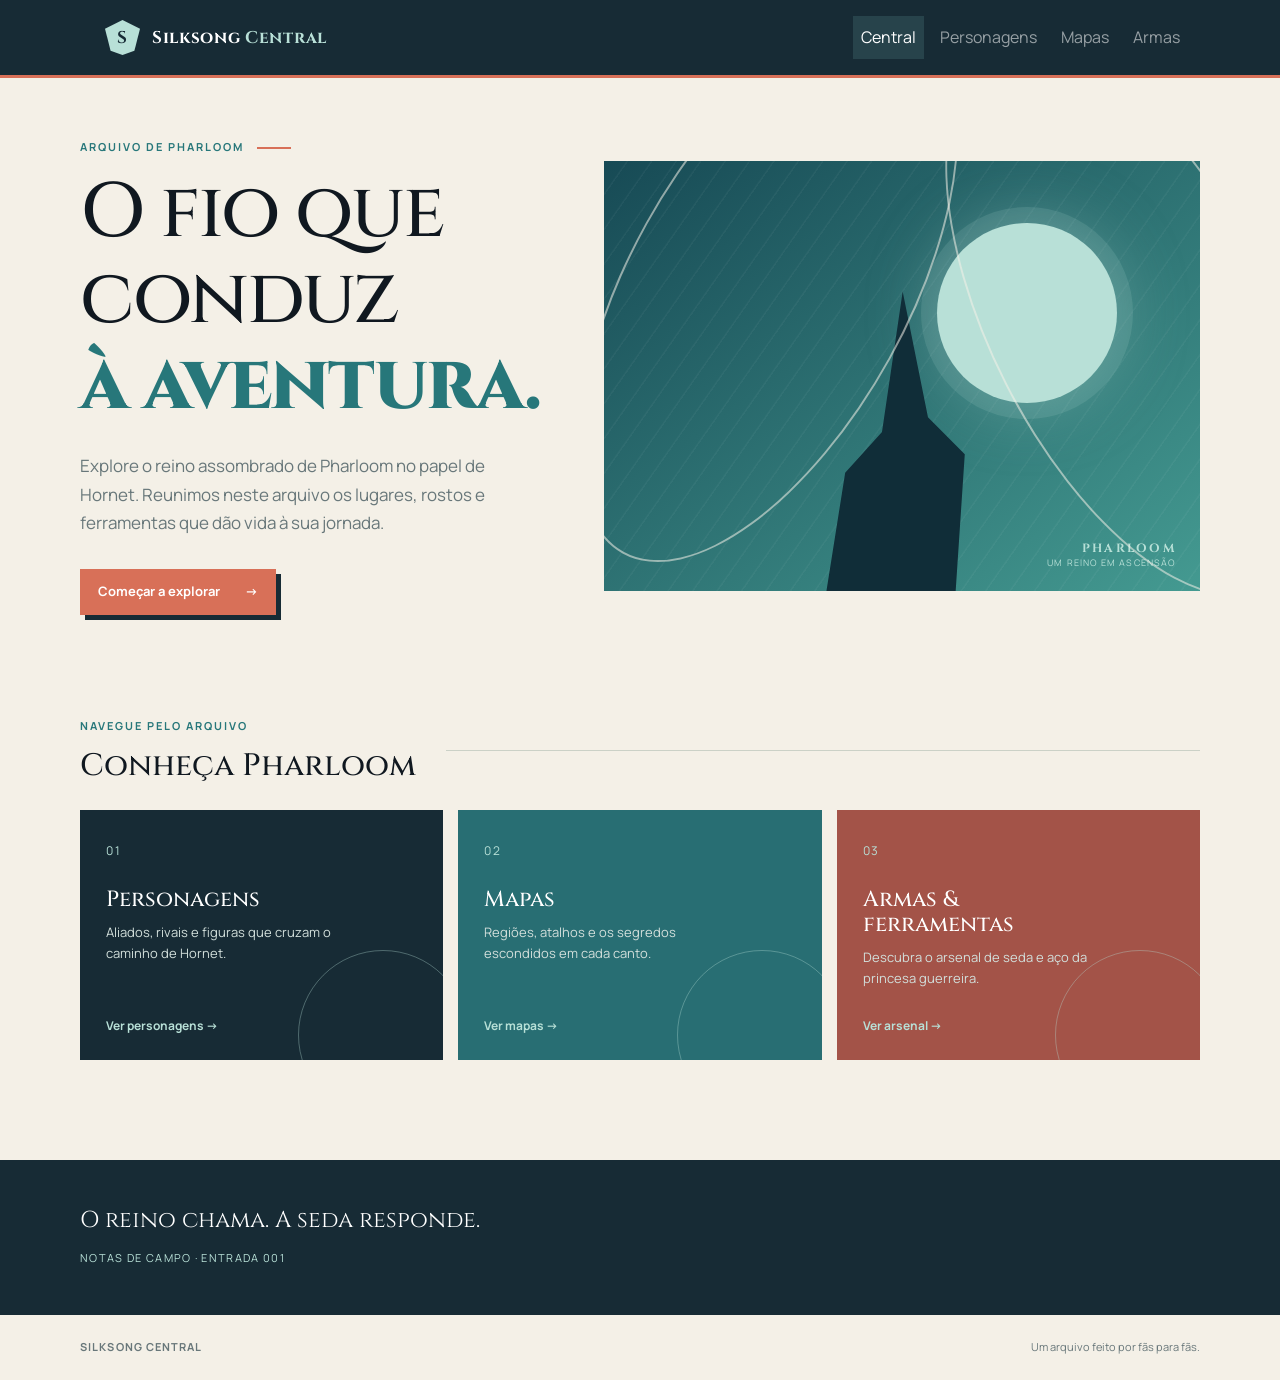
==== central.html @ 537a9fef "início" ====
<!doctype html>
<html lang="pt-br">
  <head>
    <meta charset="utf-8" />
    <meta name="viewport" content="width=device-width, initial-scale=1" />
    <title>Silksong Central | Guia de Pharloom</title>
    <link
      href="https://cdn.jsdelivr.net/npm/bootstrap@5.3.3/dist/css/bootstrap.min.css"
      rel="stylesheet"
    />
    <link rel="stylesheet" href="css/style.css" />
  </head>
  <body>
    <header>
      <nav class="navbar navbar-expand-lg site-header" data-bs-theme="dark">
        <div class="container">
          <a class="navbar-brand brand" href="central.html"
            ><span class="brand-mark">S</span
            ><span>Silksong <em>Central</em></span></a
          >
          <button
            class="navbar-toggler"
            type="button"
            data-bs-toggle="collapse"
            data-bs-target="#siteNav"
            aria-controls="siteNav"
            aria-expanded="false"
            aria-label="Abrir menu"
          >
            <span class="navbar-toggler-icon"></span>
          </button>
          <div
            class="collapse navbar-collapse justify-content-end"
            id="siteNav"
          >
            <ul class="navbar-nav gap-lg-2">
              <li class="nav-item">
                <a
                  class="nav-link active"
                  aria-current="page"
                  href="central.html"
                  >Central</a
                >
              </li>
              <li class="nav-item">
                <a class="nav-link" href="personagens.html">Personagens</a>
              </li>
              <li class="nav-item">
                <a class="nav-link" href="mapas.html">Mapas</a>
              </li>
              <li class="nav-item">
                <a class="nav-link" href="armas.html">Armas</a>
              </li>
            </ul>
          </div>
        </div>
      </nav>
    </header>
    <main>
      <section class="hero content-width">
        <div class="hero-copy">
          <p class="eyebrow">Arquivo de Pharloom <span></span></p>
          <h1>O fio que conduz<br /><strong>à aventura.</strong></h1>
          <p class="intro">
            Explore o reino assombrado de Pharloom no papel de Hornet. Reunimos
            neste arquivo os lugares, rostos e ferramentas que dão vida à sua
            jornada.
          </p>
          <a class="button btn btn-primary" href="personagens.html"
            >Começar a explorar <span aria-hidden="true">-&gt;</span></a
          >
        </div>
        <div class="hero-art" aria-hidden="true">
          <div class="moon"></div>
          <div class="silk silk-one"></div>
          <div class="silk silk-two"></div>
          <div class="spire"></div>
          <div class="hero-caption">
            PHARLOOM<br /><small>UM REINO EM ASCENSÃO</small>
          </div>
        </div>
      </section>
      <section class="section content-width" aria-labelledby="explore-title">
        <div class="section-heading">
          <div>
            <p class="eyebrow">Navegue pelo arquivo</p>
            <h2 id="explore-title">Conheça Pharloom</h2>
          </div>
          <span class="rule"></span>
        </div>
        <div class="feature-grid">
          <a class="feature-card card-characters" href="personagens.html"
            ><span class="card-number">01</span>
            <h3>Personagens</h3>
            <p>Aliados, rivais e figuras que cruzam o caminho de Hornet.</p>
            <span class="card-link">Ver personagens &rarr;</span></a
          ><a class="feature-card card-maps" href="mapas.html"
            ><span class="card-number">02</span>
            <h3>Mapas</h3>
            <p>Regiões, atalhos e os segredos escondidos em cada canto.</p>
            <span class="card-link">Ver mapas &rarr;</span></a
          ><a class="feature-card card-tools" href="armas.html"
            ><span class="card-number">03</span>
            <h3>Armas &amp; ferramentas</h3>
            <p>Descubra o arsenal de seda e aço da princesa guerreira.</p>
            <span class="card-link">Ver arsenal &rarr;</span></a
          >
        </div>
      </section>
      <section class="quote-band">
        <div class="content-width">
          <p>O reino chama. A seda responde.</p>
          <span>Notas de campo &middot; Entrada 001</span>
        </div>
      </section>
    </main>
    <footer class="content-width">
      SILKSONG CENTRAL <span>Um arquivo feito por fãs para fãs.</span>
    </footer>
    <script src="https://cdn.jsdelivr.net/npm/bootstrap@5.3.3/dist/js/bootstrap.bundle.min.js"></script>
  </body>
</html>
---- css/style.css ----
@import url("https://fonts.googleapis.com/css2?family=Cinzel:wght@600;700;800&family=Manrope:wght@400;500;600;700&display=swap");

:root {
  --ink: #101820;
  --night: #172b35;
  --teal: #27777a;
  --aqua: #b8e0d7;
  --coral: #d87058;
  --paper: #f4f0e7;
  --muted: #68777a;
}
* {
  box-sizing: border-box;
}

body {
  margin: 0;
  color: var(--ink);
  background: var(--paper);
  font:
    16px/1.7 "Manrope",
    sans-serif;
}

a {
  color: inherit;
  text-decoration: none;
}

.content-width {
  width: min(1120px, calc(100% - 48px));
  margin-inline: auto;
}

.site-header {
  min-height: 78px;
  padding: 0 max(24px, calc((100vw - 1120px) / 2));
  display: flex;
  align-items: center;
  justify-content: space-between;
  gap: 30px;
  background: var(--night);
  color: #fff;
  border-bottom: 3px solid var(--coral);
}

.brand {
  display: flex;
  align-items: center;
  gap: 12px;
  font:
    700 17px "Cinzel",
    serif;
  letter-spacing: 0.04em;
  white-space: nowrap;
}
.brand em {
  color: var(--aqua);
  font-style: normal;
}
.brand-mark {
  display: grid;
  width: 35px;
  height: 35px;
  place-items: center;
  color: var(--night);
  background: var(--aqua);
  clip-path: polygon(50% 0, 100% 25%, 84% 88%, 50% 100%, 16% 88%, 0 25%);
}

nav ul {
  display: flex;
  gap: 7px;
  padding: 0;
  margin: 0;
  list-style: none;
}
nav a {
  display: block;
  padding: 9px 13px;
  color: #c7d6d4;
  font-size: 13px;
  font-weight: 700;
}
nav a:hover,
nav a.active {
  color: #fff;
  background: #27434b;
}

.hero {
  display: grid;
  grid-template-columns: 0.9fr 1.1fr;
  min-height: 540px;
  align-items: center;
  gap: 36px;
}
.hero-copy {
  padding-block: 60px;
}
.eyebrow {
  margin: 0 0 13px;
  color: var(--teal);
  font-size: 11px;
  font-weight: 700;
  letter-spacing: 0.18em;
  text-transform: uppercase;
}
.eyebrow span {
  display: inline-block;
  width: 34px;
  margin-left: 9px;
  border-top: 2px solid var(--coral);
  vertical-align: middle;
}

h1,
h2,
h3 {
  margin-top: 0;
  font-family: "Cinzel", serif;
  line-height: 1.12;
}
h1 {
  margin-bottom: 24px;
  font-size: clamp(42px, 6vw, 78px);
  letter-spacing: -0.03em;
}
h1 strong {
  color: var(--teal);
  font-weight: 800;
}
.intro {
  max-width: 460px;
  margin-bottom: 31px;
  color: var(--muted);
  font-size: 17px;
}
.button {
  display: inline-flex;
  align-items: center;
  gap: 25px;
  padding: 13px 18px;
  color: #fff;
  background: var(--coral);
  font-size: 13px;
  font-weight: 700;
  box-shadow: 5px 5px 0 var(--night);
  transition:
    transform 0.2s,
    box-shadow 0.2s;
}
.button:hover {
  transform: translate(3px, 3px);
  box-shadow: 2px 2px 0 var(--night);
}

.hero-art {
  position: relative;
  min-height: 430px;
  overflow: hidden;
  isolation: isolate;
  background: var(--teal);
}
.hero-art:before {
  position: absolute;
  inset: 0;
  z-index: -1;
  background:
    repeating-linear-gradient(
      125deg,
      transparent 0 18px,
      rgba(255, 255, 255, 0.04) 19px 20px
    ),
    linear-gradient(145deg, #174a55, #449a91);
  content: "";
}
.moon {
  position: absolute;
  top: 62px;
  right: 14%;
  width: 180px;
  height: 180px;
  border-radius: 50%;
  background: var(--aqua);
  box-shadow:
    0 0 0 16px rgba(184, 224, 215, 0.13),
    0 0 70px rgba(184, 224, 215, 0.35);
}
.spire {
  position: absolute;
  bottom: -70px;
  left: 32%;
  width: 230px;
  height: 370px;
  background: #102d38;
  clip-path: polygon(
    47% 0,
    58% 34%,
    74% 44%,
    68% 100%,
    9% 100%,
    22% 49%,
    38% 38%
  );
}
.silk {
  position: absolute;
  z-index: 1;
  width: 280px;
  height: 600px;
  border: 2px solid rgba(244, 240, 231, 0.55);
  border-radius: 50%;
  transform: rotate(29deg);
}
.silk-one {
  top: -170px;
  left: 4%;
}
.silk-two {
  top: -140px;
  right: -70px;
  transform: rotate(-27deg);
}
.hero-caption {
  position: absolute;
  right: 24px;
  bottom: 22px;
  color: var(--aqua);
  font:
    700 12px/1.2 "Cinzel",
    serif;
  letter-spacing: 0.19em;
  text-align: right;
}
.hero-caption small {
  font:
    9px "Manrope",
    sans-serif;
  letter-spacing: 0.12em;
}

.section {
  padding-block: 42px 100px;
}
.section-heading {
  display: flex;
  align-items: center;
  gap: 30px;
  margin-bottom: 27px;
}
.section-heading h2 {
  margin: 0;
  font-size: 31px;
}
.rule {
  height: 1px;
  flex: 1;
  background: #cbd1c7;
}
.feature-grid {
  display: grid;
  grid-template-columns: repeat(3, 1fr);
  gap: 15px;
}
.feature-card {
  min-height: 250px;
  padding: 26px;
  position: relative;
  overflow: hidden;
  color: #fff;
  background: var(--night);
}
.feature-card:after {
  position: absolute;
  right: -25px;
  bottom: -60px;
  width: 170px;
  height: 170px;
  border: 1px solid rgba(184, 224, 215, 0.35);
  border-radius: 50%;
  content: "";
}
.card-maps {
  background: #286e73;
}
.card-tools {
  background: #a35348;
}
.card-number {
  color: var(--aqua);
  font:
    12px "Manrope",
    sans-serif;
  letter-spacing: 0.15em;
}
.feature-card h3 {
  max-width: 200px;
  margin: 25px 0 9px;
  font-size: 22px;
}
.feature-card p {
  max-width: 230px;
  margin: 0;
  color: #d2dfdb;
  font-size: 13px;
  line-height: 1.6;
}
.card-link {
  position: absolute;
  bottom: 24px;
  color: var(--aqua);
  font-size: 12px;
  font-weight: 700;
}
.quote-band {
  padding: 45px 0;
  color: #fff;
  background: var(--night);
}
.quote-band p {
  margin: 0 0 7px;
  font:
    23px "Cinzel",
    serif;
}
.quote-band span {
  color: var(--aqua);
  font-size: 11px;
  letter-spacing: 0.12em;
  text-transform: uppercase;
}
footer {
  padding-block: 23px;
  color: var(--muted);
  font-size: 11px;
  font-weight: 700;
  letter-spacing: 0.1em;
}
footer span {
  float: right;
  font-weight: 400;
  letter-spacing: 0;
}

.page-main {
  padding: 70px 0 100px;
}
.page-main h1 {
  font-size: clamp(38px, 5vw, 64px);
}
.page-lead {
  max-width: 620px;
  color: var(--muted);
  font-size: 17px;
}
.entry-grid {
  display: grid;
  grid-template-columns: repeat(3, 1fr);
  gap: 15px;
  margin-top: 45px;
}
.entry {
  min-height: 190px;
  padding: 23px;
  background: #fff;
  border-top: 4px solid var(--teal);
  box-shadow: 0 7px 20px rgba(16, 24, 32, 0.06);
}
.entry h2 {
  margin: 18px 0 8px;
  font-size: 21px;
}
.entry p {
  margin: 0;
  color: var(--muted);
  font-size: 14px;
}

.page-image {
  width: 100%;
  border: 12px solid #fff;
  box-shadow: 12px 12px 0 var(--aqua);
}
.map-symbol,
.tool-symbol {
  display: grid;
  width: 180px;
  height: 180px;
  margin-left: auto;
  place-items: center;
  color: var(--teal);
  border: 1px solid var(--teal);
  border-radius: 50%;
  font:
    800 68px "Cinzel",
    serif;
  box-shadow:
    inset 0 0 0 15px var(--paper),
    inset 0 0 0 16px var(--teal);
}
.tool-symbol {
  color: var(--coral);
  border-color: var(--coral);
  box-shadow:
    inset 0 0 0 15px var(--paper),
    inset 0 0 0 16px var(--coral);
}
.btn-primary {
  border: 0;
  border-radius: 0;
  background: var(--coral);
  box-shadow: 5px 5px 0 var(--night);
}
.btn-primary:hover {
  background: #b95845;
}
.btn-outline-light {
  border-radius: 0;
}

@media (max-width: 700px) {
  .site-header {
    flex-wrap: wrap;
    padding: 17px 18px 13px;
    gap: 12px;
  }
  .site-header nav {
    width: 100%;
    overflow-x: auto;
  }
  .site-header nav ul {
    justify-content: space-between;
  }
  .site-header nav a {
    padding: 6px 7px;
  }
  .content-width {
    width: min(100% - 36px, 1120px);
  }
  .hero {
    grid-template-columns: 1fr;
    min-height: auto;
    gap: 10px;
  }
  .hero-copy {
    padding: 60px 0 30px;
  }
  .hero-art {
    min-height: 310px;
  }
  .moon {
    top: 30px;
    width: 130px;
    height: 130px;
  }
  .section {
    padding-bottom: 65px;
  }
  .feature-grid,
  .entry-grid {
    grid-template-columns: 1fr;
  }
  .feature-card {
    min-height: 215px;
  }
  footer span {
    float: none;
    display: block;
    margin-top: 5px;
  }
}
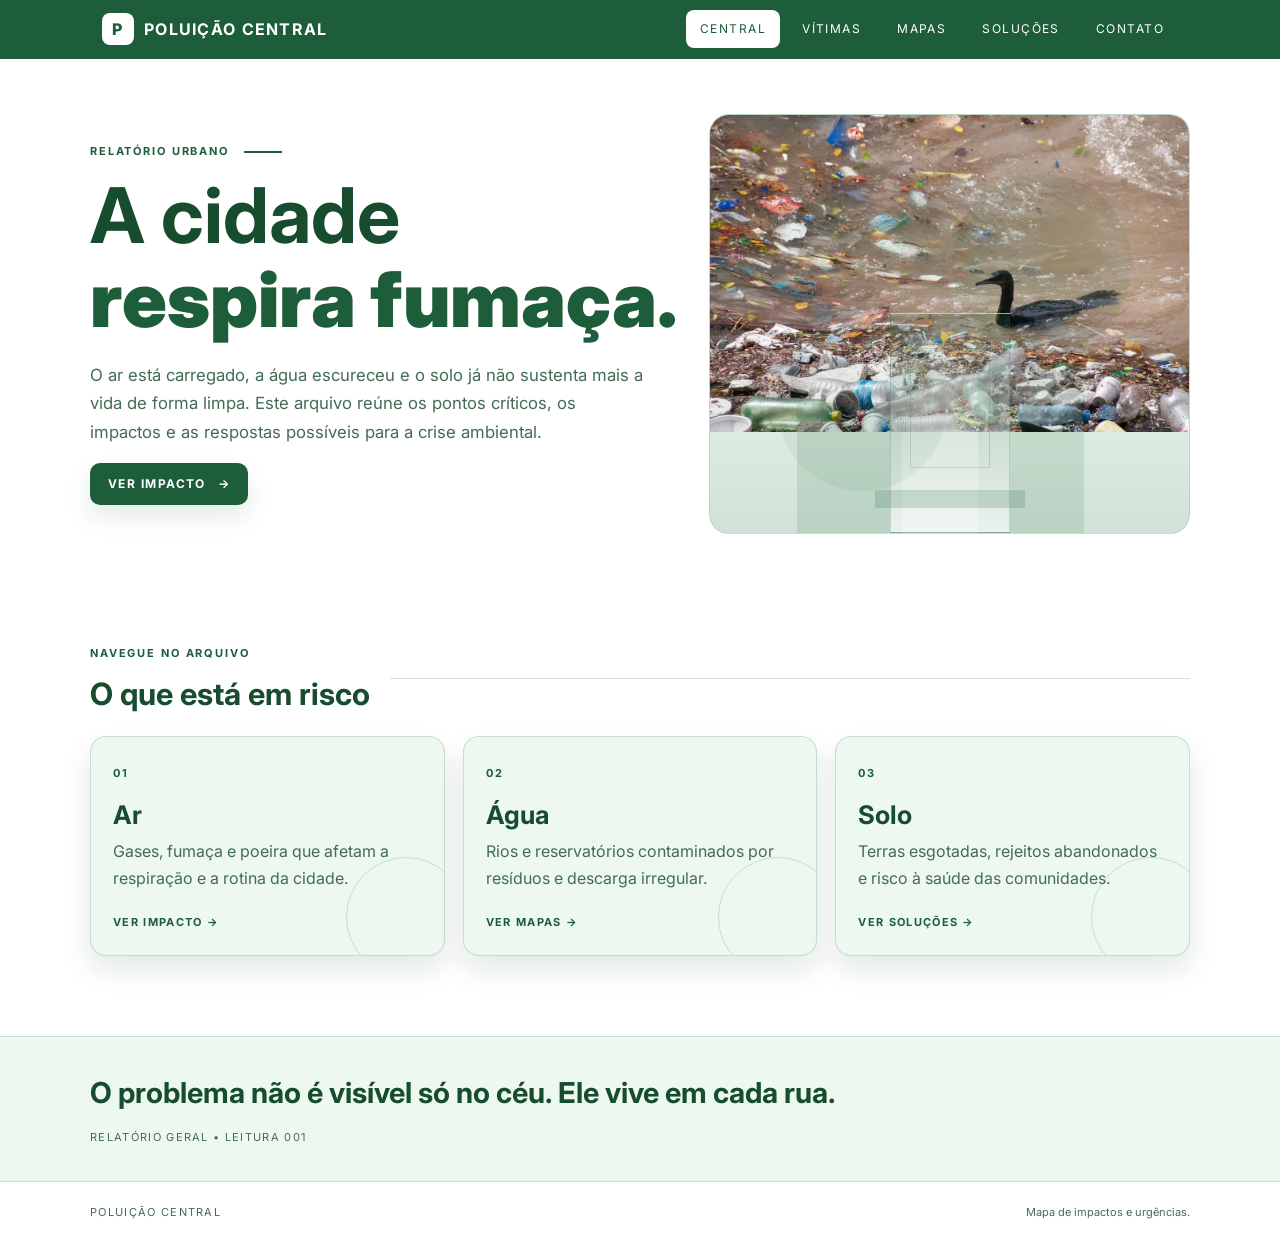
==== commit ea5ab4c2: "fim" ====
--- a/central.html
+++ b/central.html
@@ -3,7 +3,7 @@
   <head>
     <meta charset="utf-8" />
     <meta name="viewport" content="width=device-width, initial-scale=1" />
-    <title>Silksong Central | Guia de Pharloom</title>
+    <title>Poluição Central | Arquivo da cidade</title>
     <link
       href="https://cdn.jsdelivr.net/npm/bootstrap@5.3.3/dist/css/bootstrap.min.css"
       rel="stylesheet"
@@ -14,10 +14,10 @@
     <header>
       <nav class="navbar navbar-expand-lg site-header" data-bs-theme="dark">
         <div class="container">
-          <a class="navbar-brand brand" href="central.html"
-            ><span class="brand-mark">S</span
-            ><span>Silksong <em>Central</em></span></a
-          >
+          <a class="navbar-brand brand" href="central.html">
+            <span class="brand-mark">P</span>
+            <span>Poluição <em>Central</em></span>
+          </a>
           <button
             class="navbar-toggler"
             type="button"
@@ -29,94 +29,83 @@
           >
             <span class="navbar-toggler-icon"></span>
           </button>
-          <div
-            class="collapse navbar-collapse justify-content-end"
-            id="siteNav"
-          >
+          <div class="collapse navbar-collapse justify-content-end" id="siteNav">
             <ul class="navbar-nav gap-lg-2">
-              <li class="nav-item">
-                <a
-                  class="nav-link active"
-                  aria-current="page"
-                  href="central.html"
-                  >Central</a
-                >
-              </li>
-              <li class="nav-item">
-                <a class="nav-link" href="personagens.html">Personagens</a>
-              </li>
-              <li class="nav-item">
-                <a class="nav-link" href="mapas.html">Mapas</a>
-              </li>
-              <li class="nav-item">
-                <a class="nav-link" href="armas.html">Armas</a>
-              </li>
+              <li class="nav-item"><a class="nav-link active" href="central.html">Central</a></li>
+              <li class="nav-item"><a class="nav-link" href="personagens.html">Vítimas</a></li>
+              <li class="nav-item"><a class="nav-link" href="mapas.html">Mapas</a></li>
+              <li class="nav-item"><a class="nav-link" href="armas.html">Soluções</a></li>
+              <li class="nav-item"><a class="nav-link" href="contact.html">Contato</a></li>
             </ul>
           </div>
         </div>
       </nav>
     </header>
+
     <main>
       <section class="hero content-width">
         <div class="hero-copy">
-          <p class="eyebrow">Arquivo de Pharloom <span></span></p>
-          <h1>O fio que conduz<br /><strong>à aventura.</strong></h1>
+          <p class="eyebrow">Relatório urbano <span></span></p>
+          <h1>A cidade<br /><strong>respira fumaça.</strong></h1>
           <p class="intro">
-            Explore o reino assombrado de Pharloom no papel de Hornet. Reunimos
-            neste arquivo os lugares, rostos e ferramentas que dão vida à sua
-            jornada.
+            O ar está carregado, a água escureceu e o solo já não sustenta mais a vida de forma limpa.
+            Este arquivo reúne os pontos críticos, os impactos e as respostas possíveis para a crise ambiental.
           </p>
-          <a class="button btn btn-primary" href="personagens.html"
-            >Começar a explorar <span aria-hidden="true">-&gt;</span></a
-          >
+          <a class="button" href="mapas.html">Ver impacto <span aria-hidden="true">→</span></a>
         </div>
-        <div class="hero-art" aria-hidden="true">
-          <div class="moon"></div>
-          <div class="silk silk-one"></div>
-          <div class="silk silk-two"></div>
-          <div class="spire"></div>
-          <div class="hero-caption">
-            PHARLOOM<br /><small>UM REINO EM ASCENSÃO</small>
-          </div>
+
+        <div class="hero-art" aria-label="Espaço para imagem ilustrativa">
+          <div class="smoke smoke-one"></div>
+          <div class="smoke smoke-two"></div>
+          <div class="city"></div>
+          <div class="tower"></div>
+          <img class="hero-image" src="imagens/consequencia-poluicao-agua.webp" alt="Ilustração de uma cidade com fumaça e poluição" />
         </div>
       </section>
-      <section class="section content-width" aria-labelledby="explore-title">
+
+      <section class="section content-width risk-section" aria-labelledby="explore-title">
         <div class="section-heading">
           <div>
-            <p class="eyebrow">Navegue pelo arquivo</p>
-            <h2 id="explore-title">Conheça Pharloom</h2>
+            <p class="eyebrow">Navegue no arquivo</p>
+            <h2 id="explore-title">O que está em risco</h2>
           </div>
           <span class="rule"></span>
         </div>
+
         <div class="feature-grid">
-          <a class="feature-card card-characters" href="personagens.html"
-            ><span class="card-number">01</span>
-            <h3>Personagens</h3>
-            <p>Aliados, rivais e figuras que cruzam o caminho de Hornet.</p>
-            <span class="card-link">Ver personagens &rarr;</span></a
-          ><a class="feature-card card-maps" href="mapas.html"
-            ><span class="card-number">02</span>
-            <h3>Mapas</h3>
-            <p>Regiões, atalhos e os segredos escondidos em cada canto.</p>
-            <span class="card-link">Ver mapas &rarr;</span></a
-          ><a class="feature-card card-tools" href="armas.html"
-            ><span class="card-number">03</span>
-            <h3>Armas &amp; ferramentas</h3>
-            <p>Descubra o arsenal de seda e aço da princesa guerreira.</p>
-            <span class="card-link">Ver arsenal &rarr;</span></a
-          >
+          <a class="feature-card card-air" href="personagens.html">
+            <span class="card-number">01</span>
+            <h3>Ar</h3>
+            <p>Gases, fumaça e poeira que afetam a respiração e a rotina da cidade.</p>
+            <span class="card-link">Ver impacto →</span>
+          </a>
+          <a class="feature-card card-water" href="mapas.html">
+            <span class="card-number">02</span>
+            <h3>Água</h3>
+            <p>Rios e reservatórios contaminados por resíduos e descarga irregular.</p>
+            <span class="card-link">Ver mapas →</span>
+          </a>
+          <a class="feature-card card-soil" href="armas.html">
+            <span class="card-number">03</span>
+            <h3>Solo</h3>
+            <p>Terras esgotadas, rejeitos abandonados e risco à saúde das comunidades.</p>
+            <span class="card-link">Ver soluções →</span>
+          </a>
         </div>
       </section>
+
       <section class="quote-band">
         <div class="content-width">
-          <p>O reino chama. A seda responde.</p>
-          <span>Notas de campo &middot; Entrada 001</span>
+          <p>O problema não é visível só no céu. Ele vive em cada rua.</p>
+          <span>Relatório geral • leitura 001</span>
         </div>
       </section>
     </main>
+
     <footer class="content-width">
-      SILKSONG CENTRAL <span>Um arquivo feito por fãs para fãs.</span>
+      Poluição Central <span>Mapa de impactos e urgências.</span>
     </footer>
+
     <script src="https://cdn.jsdelivr.net/npm/bootstrap@5.3.3/dist/js/bootstrap.bundle.min.js"></script>
   </body>
 </html>
--- a/css/style.css
+++ b/css/style.css
@@ -1,25 +1,29 @@
-@import url("https://fonts.googleapis.com/css2?family=Cinzel:wght@600;700;800&family=Manrope:wght@400;500;600;700&display=swap");
+@import url("https://fonts.googleapis.com/css2?family=Inter:wght@400;500;600;700;800&display=swap");
 
 :root {
-  --ink: #101820;
-  --night: #172b35;
-  --teal: #27777a;
-  --aqua: #b8e0d7;
-  --coral: #d87058;
-  --paper: #f4f0e7;
-  --muted: #68777a;
-}
+  --green: #1d5d3a;
+  --green-dark: #184c2e;
+  --green-soft: #edf9f0;
+  --white: #ffffff;
+  --line: rgba(29, 93, 58, 0.18);
+  --text: #123823;
+  --muted: #446b54;
+  --shadow: rgba(24, 76, 46, 0.12);
+}
+
 * {
   box-sizing: border-box;
 }
 
+html {
+  scroll-behavior: smooth;
+}
+
 body {
   margin: 0;
-  color: var(--ink);
-  background: var(--paper);
-  font:
-    16px/1.7 "Manrope",
-    sans-serif;
+  background: var(--white);
+  color: var(--text);
+  font-family: "Inter", sans-serif;
 }
 
 a {
@@ -27,446 +31,512 @@
   text-decoration: none;
 }
 
+img {
+  display: block;
+  max-width: 100%;
+}
+
+.container,
 .content-width {
-  width: min(1120px, calc(100% - 48px));
+  width: min(1100px, calc(100% - 32px));
   margin-inline: auto;
 }
 
 .site-header {
-  min-height: 78px;
-  padding: 0 max(24px, calc((100vw - 1120px) / 2));
-  display: flex;
-  align-items: center;
-  justify-content: space-between;
-  gap: 30px;
-  background: var(--night);
-  color: #fff;
-  border-bottom: 3px solid var(--coral);
+  background: var(--green);
+  border-bottom: 1px solid var(--line);
 }
 
 .brand {
   display: flex;
   align-items: center;
-  gap: 12px;
-  font:
-    700 17px "Cinzel",
-    serif;
-  letter-spacing: 0.04em;
-  white-space: nowrap;
-}
+  gap: 10px;
+  color: var(--white);
+  font-size: 1rem;
+  font-weight: 700;
+  letter-spacing: 0.08em;
+  text-transform: uppercase;
+}
+
 .brand em {
-  color: var(--aqua);
+  color: var(--white);
   font-style: normal;
 }
+
 .brand-mark {
-  display: grid;
-  width: 35px;
-  height: 35px;
+  display: inline-grid;
   place-items: center;
-  color: var(--night);
-  background: var(--aqua);
-  clip-path: polygon(50% 0, 100% 25%, 84% 88%, 50% 100%, 16% 88%, 0 25%);
-}
-
-nav ul {
-  display: flex;
-  gap: 7px;
-  padding: 0;
-  margin: 0;
-  list-style: none;
-}
-nav a {
-  display: block;
-  padding: 9px 13px;
-  color: #c7d6d4;
-  font-size: 13px;
-  font-weight: 700;
-}
-nav a:hover,
-nav a.active {
-  color: #fff;
-  background: #27434b;
+  width: 32px;
+  height: 32px;
+  border-radius: 8px;
+  background: var(--white);
+  color: var(--green);
+  font-weight: 800;
+}
+
+.nav-link {
+  color: var(--white) !important;
+  font-size: 12px;
+  text-transform: uppercase;
+  letter-spacing: 0.12em;
+  padding: 10px 14px !important;
+}
+
+.nav-link:hover,
+.nav-link.active {
+  color: var(--green) !important;
+  background: var(--white);
+  border-radius: 8px;
 }
 
 .hero {
   display: grid;
-  grid-template-columns: 0.9fr 1.1fr;
-  min-height: 540px;
+  grid-template-columns: 1.1fr 0.9fr;
   align-items: center;
-  gap: 36px;
-}
-.hero-copy {
-  padding-block: 60px;
-}
+  gap: 32px;
+  min-height: 520px;
+  padding: 30px 0 20px;
+}
+
 .eyebrow {
-  margin: 0 0 13px;
-  color: var(--teal);
+  margin: 0 0 14px;
+  color: var(--green);
   font-size: 11px;
   font-weight: 700;
-  letter-spacing: 0.18em;
-  text-transform: uppercase;
-}
+  letter-spacing: 0.17em;
+  text-transform: uppercase;
+}
+
 .eyebrow span {
   display: inline-block;
-  width: 34px;
-  margin-left: 9px;
-  border-top: 2px solid var(--coral);
+  width: 38px;
+  margin-left: 10px;
+  border-top: 2px solid var(--green);
   vertical-align: middle;
 }
 
 h1,
 h2,
 h3 {
-  margin-top: 0;
-  font-family: "Cinzel", serif;
-  line-height: 1.12;
-}
+  margin: 0 0 18px;
+  font-weight: 700;
+  line-height: 1.1;
+  color: var(--green-dark);
+}
+
 h1 {
-  margin-bottom: 24px;
-  font-size: clamp(42px, 6vw, 78px);
-  letter-spacing: -0.03em;
-}
+  font-size: clamp(2.5rem, 6vw, 5rem);
+}
+
 h1 strong {
-  color: var(--teal);
-  font-weight: 800;
-}
-.intro {
-  max-width: 460px;
-  margin-bottom: 31px;
+  color: var(--green);
+}
+
+.intro,
+.page-lead {
+  max-width: 560px;
   color: var(--muted);
-  font-size: 17px;
-}
+  font-size: 1.05rem;
+  line-height: 1.7;
+}
+
 .button {
   display: inline-flex;
   align-items: center;
-  gap: 25px;
-  padding: 13px 18px;
-  color: #fff;
-  background: var(--coral);
-  font-size: 13px;
-  font-weight: 700;
-  box-shadow: 5px 5px 0 var(--night);
-  transition:
-    transform 0.2s,
-    box-shadow 0.2s;
-}
+  gap: 12px;
+  padding: 12px 18px;
+  background: var(--green);
+  color: var(--white);
+  font-size: 12px;
+  font-weight: 700;
+  letter-spacing: 0.12em;
+  text-transform: uppercase;
+  border-radius: 10px;
+  border: none;
+  box-shadow: 0 12px 24px rgba(29, 93, 58, 0.12);
+}
+
 .button:hover {
-  transform: translate(3px, 3px);
-  box-shadow: 2px 2px 0 var(--night);
+  background: var(--green-dark);
+  color: var(--white);
 }
 
 .hero-art {
   position: relative;
-  min-height: 430px;
+  min-height: 420px;
+  border-radius: 20px;
   overflow: hidden;
-  isolation: isolate;
-  background: var(--teal);
-}
-.hero-art:before {
-  position: absolute;
-  inset: 0;
-  z-index: -1;
-  background:
-    repeating-linear-gradient(
-      125deg,
-      transparent 0 18px,
-      rgba(255, 255, 255, 0.04) 19px 20px
-    ),
-    linear-gradient(145deg, #174a55, #449a91);
+  background: linear-gradient(180deg, #effaf1 0%, #dfeee3 100%);
+  border: 1px solid var(--line);
+}
+
+.hero-art::before,
+.hero-art::after {
   content: "";
-}
-.moon {
-  position: absolute;
-  top: 62px;
-  right: 14%;
+  position: absolute;
+  border-radius: 50%;
+}
+
+.hero-art::before {
   width: 180px;
   height: 180px;
+  right: 12%;
+  top: 14%;
+  background: rgba(29, 93, 58, 0.08);
+}
+
+.hero-art::after {
+  width: 170px;
+  height: 170px;
+  left: 14%;
+  bottom: 10%;
+  background: rgba(29, 93, 58, 0.06);
+}
+
+.city {
+  position: absolute;
+  inset: auto 0 0 0;
+  height: 190px;
+  background: linear-gradient(180deg, rgba(255, 255, 255, 0), rgba(29, 93, 58, 0.08));
+}
+
+.city::before,
+.city::after {
+  content: "";
+  position: absolute;
+  bottom: 0;
+  width: 22%;
+  height: 130px;
+  background: rgba(29, 93, 58, 0.12);
+}
+
+.city::before {
+  left: 18%;
+}
+
+.city::after {
+  right: 22%;
+  height: 170px;
+}
+
+.tower {
+  position: absolute;
+  left: 50%;
+  transform: translateX(-50%);
+  bottom: 0;
+  width: 120px;
+  height: 220px;
+  border: 1px solid rgba(29, 93, 58, 0.18);
+  background: linear-gradient(180deg, rgba(29, 93, 58, 0.18), rgba(255, 255, 255, 0.7));
+}
+
+.tower::before,
+.tower::after {
+  content: "";
+  position: absolute;
+  left: 50%;
+  transform: translateX(-50%);
+}
+
+.tower::before {
+  bottom: 24px;
+  width: 150px;
+  height: 18px;
+  background: rgba(29, 93, 58, 0.18);
+}
+
+.tower::after {
+  bottom: 64px;
+  width: 80px;
+  height: 120px;
+  border: 1px solid rgba(29, 93, 58, 0.18);
+}
+
+.smoke {
+  position: absolute;
+  width: 230px;
+  height: 90px;
   border-radius: 50%;
-  background: var(--aqua);
-  box-shadow:
-    0 0 0 16px rgba(184, 224, 215, 0.13),
-    0 0 70px rgba(184, 224, 215, 0.35);
-}
-.spire {
-  position: absolute;
-  bottom: -70px;
-  left: 32%;
-  width: 230px;
-  height: 370px;
-  background: #102d38;
-  clip-path: polygon(
-    47% 0,
-    58% 34%,
-    74% 44%,
-    68% 100%,
-    9% 100%,
-    22% 49%,
-    38% 38%
-  );
-}
-.silk {
-  position: absolute;
-  z-index: 1;
-  width: 280px;
-  height: 600px;
-  border: 2px solid rgba(244, 240, 231, 0.55);
-  border-radius: 50%;
-  transform: rotate(29deg);
-}
-.silk-one {
-  top: -170px;
-  left: 4%;
-}
-.silk-two {
-  top: -140px;
-  right: -70px;
-  transform: rotate(-27deg);
-}
+  background: rgba(29, 93, 58, 0.08);
+  filter: blur(18px);
+}
+
+.smoke-one { left: 8%; top: 18%; }
+.smoke-two { right: 12%; top: 24%; }
+
 .hero-caption {
   position: absolute;
-  right: 24px;
-  bottom: 22px;
-  color: var(--aqua);
-  font:
-    700 12px/1.2 "Cinzel",
-    serif;
-  letter-spacing: 0.19em;
-  text-align: right;
-}
-.hero-caption small {
-  font:
-    9px "Manrope",
-    sans-serif;
-  letter-spacing: 0.12em;
+  right: 22px;
+  bottom: 18px;
+  color: var(--green-dark);
+  font-size: 11px;
+  letter-spacing: 0.18em;
+  text-transform: uppercase;
 }
 
 .section {
-  padding-block: 42px 100px;
-}
+  padding: 48px 0 80px;
+}
+
+.risk-section {
+  margin-top: 18px;
+}
+
 .section-heading {
   display: flex;
   align-items: center;
-  gap: 30px;
-  margin-bottom: 27px;
-}
+  gap: 20px;
+  margin-bottom: 24px;
+}
+
 .section-heading h2 {
   margin: 0;
-  font-size: 31px;
-}
+  font-size: clamp(1.5rem, 2.4vw, 2.1rem);
+  line-height: 1.2;
+}
+
 .rule {
+  flex: 1;
   height: 1px;
-  flex: 1;
-  background: #cbd1c7;
-}
-.feature-grid {
+  background: var(--line);
+}
+
+.feature-grid,
+.entry-grid {
   display: grid;
-  grid-template-columns: repeat(3, 1fr);
-  gap: 15px;
-}
+  grid-template-columns: repeat(3, minmax(0, 1fr));
+  gap: 18px;
+}
+
+.feature-card,
+.entry,
+.contact-card,
+.info-box {
+  background: var(--white);
+  border: 1px solid var(--line);
+  border-radius: 16px;
+  padding: 22px;
+  box-shadow: 0 14px 28px var(--shadow);
+}
+
+.feature-card,
+.entry {
+  min-height: 220px;
+}
+
 .feature-card {
-  min-height: 250px;
-  padding: 26px;
   position: relative;
   overflow: hidden;
-  color: #fff;
-  background: var(--night);
-}
-.feature-card:after {
-  position: absolute;
-  right: -25px;
-  bottom: -60px;
-  width: 170px;
-  height: 170px;
-  border: 1px solid rgba(184, 224, 215, 0.35);
+  background: var(--green-soft);
+}
+
+.feature-card::after {
+  content: "";
+  position: absolute;
+  right: -22px;
+  bottom: -22px;
+  width: 120px;
+  height: 120px;
   border-radius: 50%;
-  content: "";
-}
-.card-maps {
-  background: #286e73;
-}
-.card-tools {
-  background: #a35348;
-}
+  border: 1px solid rgba(29, 93, 58, 0.18);
+}
+
 .card-number {
-  color: var(--aqua);
-  font:
-    12px "Manrope",
-    sans-serif;
-  letter-spacing: 0.15em;
-}
+  color: var(--green);
+  font-size: 11px;
+  font-weight: 700;
+  letter-spacing: 0.17em;
+  text-transform: uppercase;
+}
+
 .feature-card h3 {
-  max-width: 200px;
-  margin: 25px 0 9px;
-  font-size: 22px;
-}
-.feature-card p {
-  max-width: 230px;
+  margin: 18px 0 8px;
+  font-size: 1.6rem;
+}
+
+.feature-card p,
+.entry p,
+.info-box p {
+  color: var(--muted);
+  line-height: 1.7;
   margin: 0;
-  color: #d2dfdb;
-  font-size: 13px;
-  line-height: 1.6;
-}
+}
+
 .card-link {
-  position: absolute;
-  bottom: 24px;
-  color: var(--aqua);
-  font-size: 12px;
-  font-weight: 700;
-}
+  display: inline-block;
+  margin-top: 22px;
+  color: var(--green);
+  font-size: 11px;
+  font-weight: 700;
+  letter-spacing: 0.12em;
+  text-transform: uppercase;
+}
+
 .quote-band {
-  padding: 45px 0;
-  color: #fff;
-  background: var(--night);
-}
+  background: var(--green-soft);
+  border-top: 1px solid var(--line);
+  border-bottom: 1px solid var(--line);
+  padding: 34px 0;
+}
+
 .quote-band p {
-  margin: 0 0 7px;
-  font:
-    23px "Cinzel",
-    serif;
-}
+  margin: 0 0 8px;
+  font-size: 1.8rem;
+  font-weight: 700;
+  color: var(--green-dark);
+}
+
 .quote-band span {
-  color: var(--aqua);
-  font-size: 11px;
-  letter-spacing: 0.12em;
-  text-transform: uppercase;
-}
-footer {
-  padding-block: 23px;
   color: var(--muted);
   font-size: 11px;
-  font-weight: 700;
-  letter-spacing: 0.1em;
-}
+  letter-spacing: 0.12em;
+  text-transform: uppercase;
+}
+
+.page-main {
+  padding: 52px 0 90px;
+}
+
+.page-main h1 {
+  font-size: clamp(2.2rem, 5vw, 4rem);
+}
+
+.page-image {
+  width: 100%;
+  border-radius: 18px;
+  border: 1px solid var(--line);
+  box-shadow: 0 18px 34px rgba(29, 93, 58, 0.08);
+}
+
+.entry h2 {
+  margin: 18px 0 10px;
+  font-size: 1.5rem;
+}
+
+.table-wrap {
+  margin-top: 36px;
+  overflow-x: auto;
+  border: 1px solid var(--line);
+  border-radius: 16px;
+}
+
+.table {
+  width: 100%;
+  margin: 0;
+  border-collapse: collapse;
+  background: var(--white);
+}
+
+.table th,
+.table td {
+  padding: 14px 16px;
+  border-bottom: 1px solid var(--line);
+  color: var(--text);
+  text-align: left;
+}
+
+.table thead th {
+  background: var(--green-soft);
+  color: var(--green-dark);
+  font-size: 12px;
+  letter-spacing: 0.12em;
+  text-transform: uppercase;
+}
+
+.table tbody tr:nth-child(even) {
+  background: var(--green-soft);
+}
+
+.form-label,
+.contact-card label {
+  display: block;
+  margin-bottom: 8px;
+  color: var(--green-dark);
+  font-size: 0.8rem;
+  font-weight: 700;
+  letter-spacing: 0.08em;
+  text-transform: uppercase;
+}
+
+.contact-card input,
+.contact-card textarea {
+  width: 100%;
+  padding: 12px 14px;
+  border: 1px solid var(--line);
+  border-radius: 10px;
+  background: var(--white);
+  color: var(--text);
+}
+
+.contact-card input:focus,
+.contact-card textarea:focus {
+  outline: 2px solid rgba(29, 93, 58, 0.2);
+  border-color: var(--green);
+}
+
+.info-box {
+  margin-top: 18px;
+  background: var(--green-soft);
+}
+
+.info-box strong {
+  display: block;
+  margin-bottom: 8px;
+  color: var(--green-dark);
+}
+
+.image-placeholder {
+  margin-top: 24px;
+  display: grid;
+  place-items: center;
+  height: 180px;
+  border: 1px dashed var(--line);
+  border-radius: 16px;
+  color: var(--green);
+  background: var(--green-soft);
+  font-weight: 700;
+  letter-spacing: 0.12em;
+  text-transform: uppercase;
+}
+
+.image-placeholder.small {
+  height: 110px;
+  font-size: 12px;
+}
+
+footer {
+  padding: 22px 0 30px;
+  color: var(--muted);
+  font-size: 11px;
+  letter-spacing: 0.12em;
+  text-transform: uppercase;
+}
+
 footer span {
   float: right;
-  font-weight: 400;
   letter-spacing: 0;
-}
-
-.page-main {
-  padding: 70px 0 100px;
-}
-.page-main h1 {
-  font-size: clamp(38px, 5vw, 64px);
-}
-.page-lead {
-  max-width: 620px;
-  color: var(--muted);
-  font-size: 17px;
-}
-.entry-grid {
-  display: grid;
-  grid-template-columns: repeat(3, 1fr);
-  gap: 15px;
-  margin-top: 45px;
-}
-.entry {
-  min-height: 190px;
-  padding: 23px;
-  background: #fff;
-  border-top: 4px solid var(--teal);
-  box-shadow: 0 7px 20px rgba(16, 24, 32, 0.06);
-}
-.entry h2 {
-  margin: 18px 0 8px;
-  font-size: 21px;
-}
-.entry p {
-  margin: 0;
-  color: var(--muted);
-  font-size: 14px;
-}
-
-.page-image {
-  width: 100%;
-  border: 12px solid #fff;
-  box-shadow: 12px 12px 0 var(--aqua);
-}
-.map-symbol,
-.tool-symbol {
-  display: grid;
-  width: 180px;
-  height: 180px;
-  margin-left: auto;
-  place-items: center;
-  color: var(--teal);
-  border: 1px solid var(--teal);
-  border-radius: 50%;
-  font:
-    800 68px "Cinzel",
-    serif;
-  box-shadow:
-    inset 0 0 0 15px var(--paper),
-    inset 0 0 0 16px var(--teal);
-}
-.tool-symbol {
-  color: var(--coral);
-  border-color: var(--coral);
-  box-shadow:
-    inset 0 0 0 15px var(--paper),
-    inset 0 0 0 16px var(--coral);
-}
-.btn-primary {
-  border: 0;
-  border-radius: 0;
-  background: var(--coral);
-  box-shadow: 5px 5px 0 var(--night);
-}
-.btn-primary:hover {
-  background: #b95845;
-}
-.btn-outline-light {
-  border-radius: 0;
-}
-
-@media (max-width: 700px) {
-  .site-header {
-    flex-wrap: wrap;
-    padding: 17px 18px 13px;
-    gap: 12px;
-  }
-  .site-header nav {
-    width: 100%;
-    overflow-x: auto;
-  }
-  .site-header nav ul {
-    justify-content: space-between;
-  }
-  .site-header nav a {
-    padding: 6px 7px;
-  }
-  .content-width {
-    width: min(100% - 36px, 1120px);
-  }
-  .hero {
-    grid-template-columns: 1fr;
-    min-height: auto;
-    gap: 10px;
-  }
-  .hero-copy {
-    padding: 60px 0 30px;
-  }
-  .hero-art {
-    min-height: 310px;
-  }
-  .moon {
-    top: 30px;
-    width: 130px;
-    height: 130px;
-  }
-  .section {
-    padding-bottom: 65px;
-  }
+  text-transform: none;
+}
+
+@media (max-width: 767px) {
+  .hero,
   .feature-grid,
   .entry-grid {
     grid-template-columns: 1fr;
   }
-  .feature-card {
-    min-height: 215px;
+
+  .section-heading {
+    display: block;
   }
+
+  .rule {
+    display: none;
+  }
+
   footer span {
+    display: block;
     float: none;
-    display: block;
-    margin-top: 5px;
+    margin-top: 8px;
   }
 }
+
